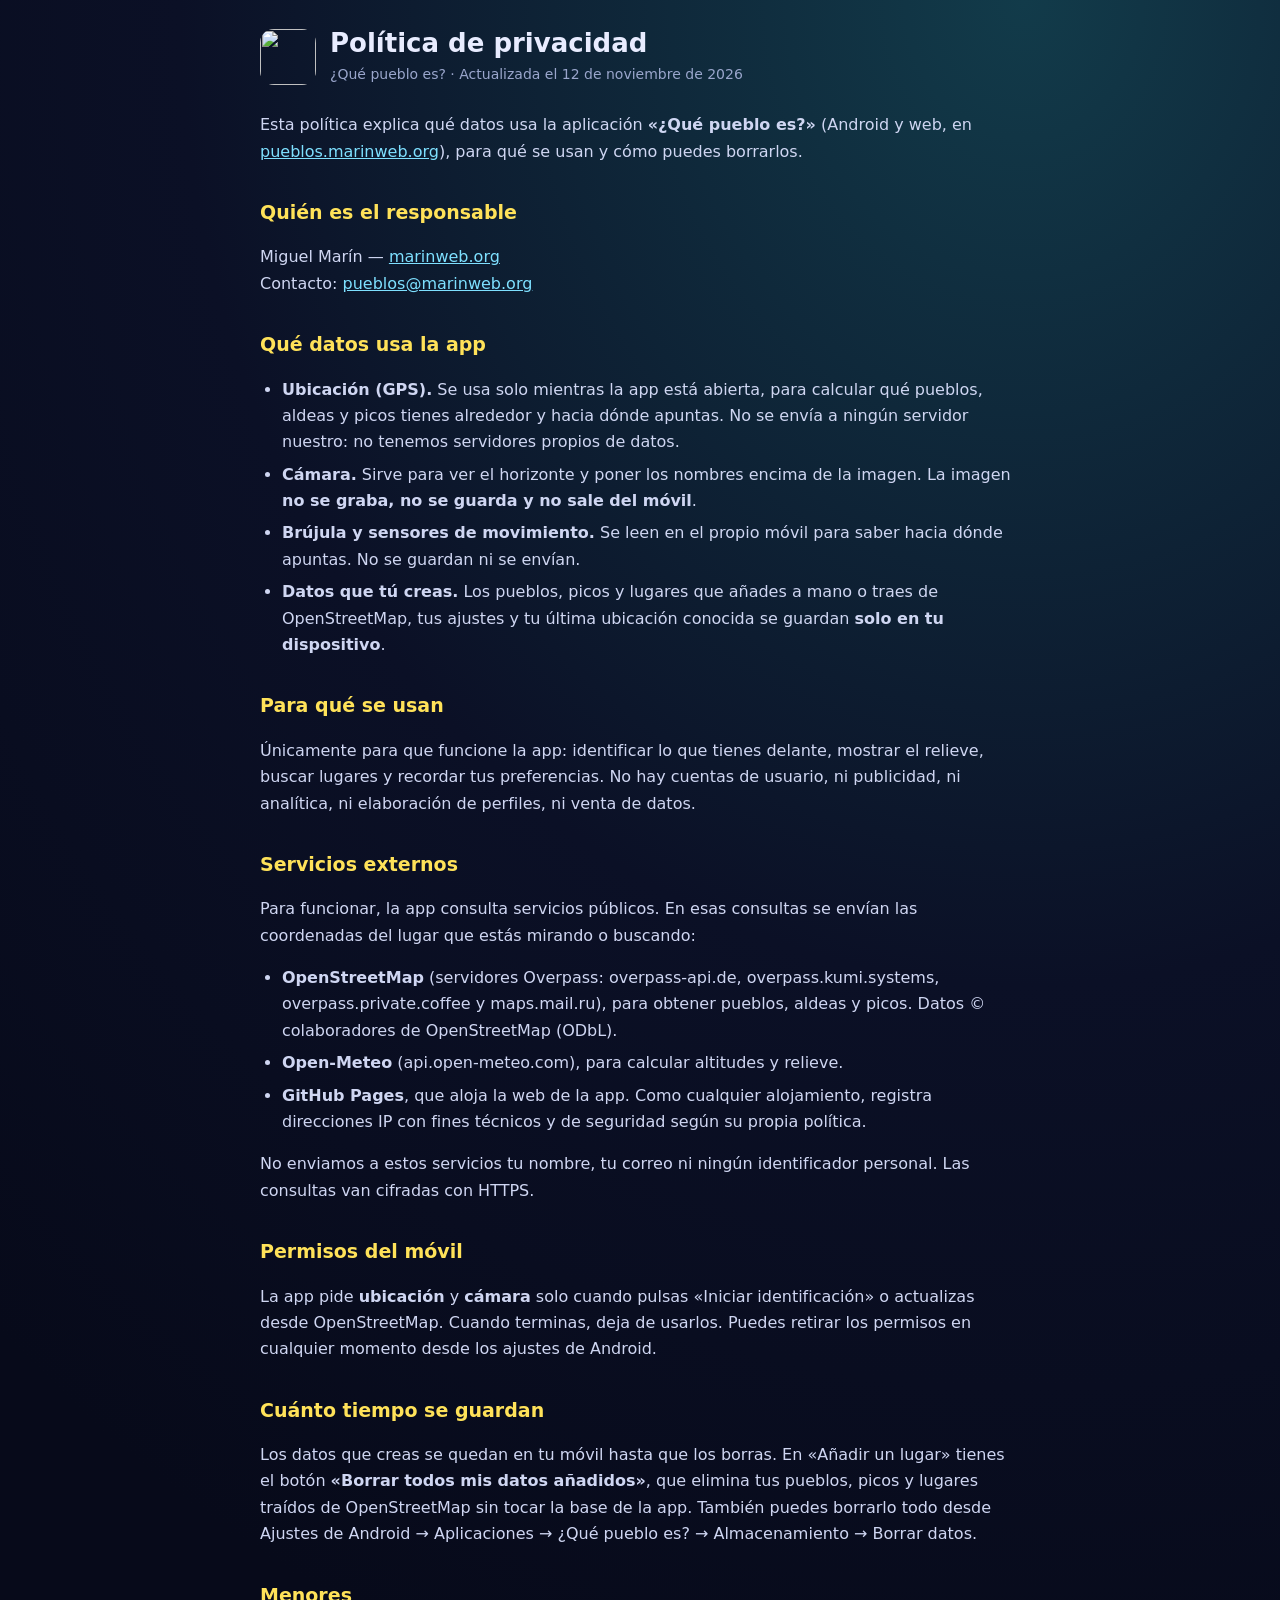
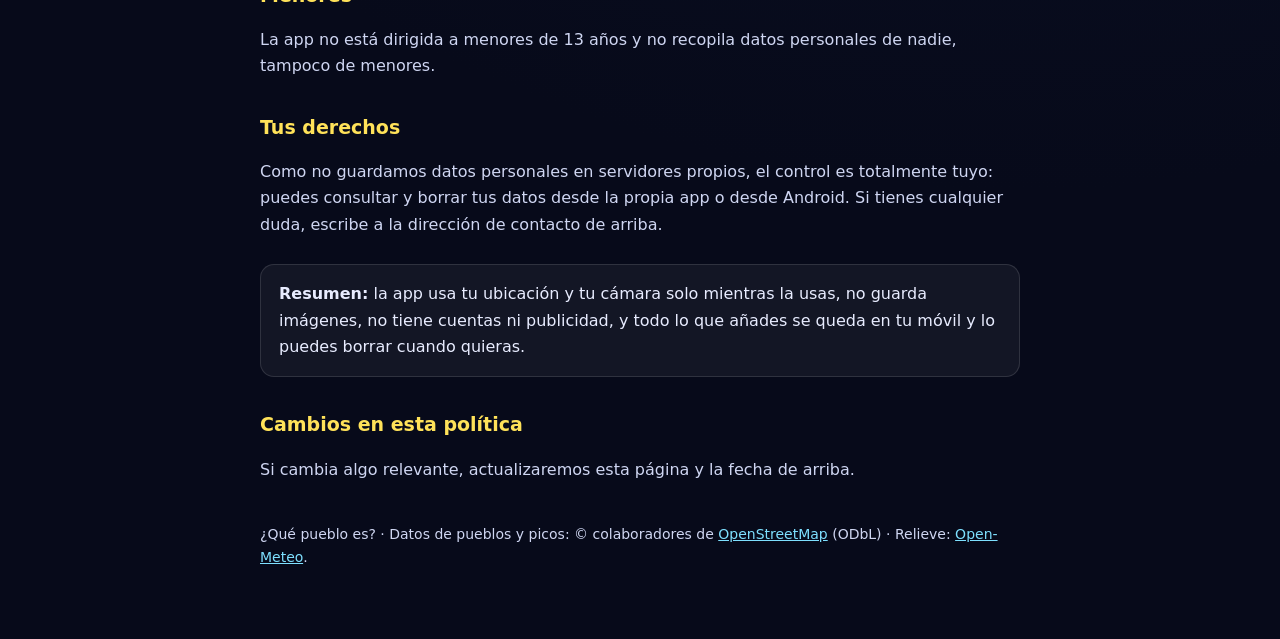
==== privacidad.html @ 2026a9a4 "v30: quita el borrado solo de OpenStreetMap y publica la politica de privacidad" ====
<!doctype html>
<html lang="es">
<head>
<meta charset="utf-8">
<meta name="viewport" content="width=device-width,initial-scale=1,viewport-fit=cover">
<title>Privacidad · ¿Qué pueblo es?</title>
<meta name="description" content="Política de privacidad de la app «¿Qué pueblo es?»: qué datos usa, para qué y cómo borrarlos.">
<meta name="theme-color" content="#0B1026">
<link rel="icon" href="icons/icon-192.png">
<style>
    :root { color-scheme: dark; }
    * { box-sizing: border-box; }
    body {
        margin: 0;
        background: radial-gradient(120% 80% at 80% 0%, #123b4a 0%, #0b1026 55%, #070a1a 100%);
        color: #e8ecff;
        font: 16px/1.65 system-ui, -apple-system, "Segoe UI", Roboto, sans-serif;
        padding: 28px 20px 56px;
    }
    main { max-width: 760px; margin: 0 auto; }
    header { display: flex; align-items: center; gap: 14px; margin-bottom: 26px; }
    header img { width: 56px; height: 56px; border-radius: 14px; }
    h1 { font-size: 26px; line-height: 1.2; margin: 0; }
    h2 { font-size: 19px; margin: 32px 0 8px; color: #ffe259; }
    p, li { color: #cfd6f2; }
    ul { padding-left: 22px; }
    li { margin: 6px 0; }
    a { color: #7ee0ff; }
    .fecha { color: #9aa6cc; font-size: 14px; margin: 4px 0 0; }
    .caja {
        margin-top: 26px; padding: 16px 18px; border-radius: 14px;
        background: rgba(255,255,255,.05); border: 1px solid rgba(255,255,255,.12);
    }
    footer { margin-top: 40px; color: #8d97ba; font-size: 14px; }
</style>
</head>
<body>
<main>
    <header>
        <img src="icons/icon-192.png" alt="">
        <div>
            <h1>Política de privacidad</h1>
            <p class="fecha">¿Qué pueblo es? · Actualizada el 12 de noviembre de 2026</p>
        </div>
    </header>

    <p>Esta política explica qué datos usa la aplicación <strong>«¿Qué pueblo es?»</strong>
    (Android y web, en <a href="https://pueblos.marinweb.org/">pueblos.marinweb.org</a>),
    para qué se usan y cómo puedes borrarlos.</p>

    <h2>Quién es el responsable</h2>
    <p>Miguel Marín — <a href="https://marinweb.org">marinweb.org</a><br>
    Contacto: <a href="mailto:pueblos@marinweb.org">pueblos@marinweb.org</a></p>

    <h2>Qué datos usa la app</h2>
    <ul>
        <li><strong>Ubicación (GPS).</strong> Se usa solo mientras la app está abierta, para
        calcular qué pueblos, aldeas y picos tienes alrededor y hacia dónde apuntas. No se
        envía a ningún servidor nuestro: no tenemos servidores propios de datos.</li>
        <li><strong>Cámara.</strong> Sirve para ver el horizonte y poner los nombres encima de
        la imagen. La imagen <strong>no se graba, no se guarda y no sale del móvil</strong>.</li>
        <li><strong>Brújula y sensores de movimiento.</strong> Se leen en el propio móvil para
        saber hacia dónde apuntas. No se guardan ni se envían.</li>
        <li><strong>Datos que tú creas.</strong> Los pueblos, picos y lugares que añades a mano
        o traes de OpenStreetMap, tus ajustes y tu última ubicación conocida se guardan
        <strong>solo en tu dispositivo</strong>.</li>
    </ul>

    <h2>Para qué se usan</h2>
    <p>Únicamente para que funcione la app: identificar lo que tienes delante, mostrar el
    relieve, buscar lugares y recordar tus preferencias. No hay cuentas de usuario, ni
    publicidad, ni analítica, ni elaboración de perfiles, ni venta de datos.</p>

    <h2>Servicios externos</h2>
    <p>Para funcionar, la app consulta servicios públicos. En esas consultas se envían las
    coordenadas del lugar que estás mirando o buscando:</p>
    <ul>
        <li><strong>OpenStreetMap</strong> (servidores Overpass: overpass-api.de,
        overpass.kumi.systems, overpass.private.coffee y maps.mail.ru), para obtener pueblos,
        aldeas y picos. Datos © colaboradores de OpenStreetMap (ODbL).</li>
        <li><strong>Open-Meteo</strong> (api.open-meteo.com), para calcular altitudes y
        relieve.</li>
        <li><strong>GitHub Pages</strong>, que aloja la web de la app. Como cualquier
        alojamiento, registra direcciones IP con fines técnicos y de seguridad según su
        propia política.</li>
    </ul>
    <p>No enviamos a estos servicios tu nombre, tu correo ni ningún identificador personal.
    Las consultas van cifradas con HTTPS.</p>

    <h2>Permisos del móvil</h2>
    <p>La app pide <strong>ubicación</strong> y <strong>cámara</strong> solo cuando pulsas
    «Iniciar identificación» o actualizas desde OpenStreetMap. Cuando terminas, deja de
    usarlos. Puedes retirar los permisos en cualquier momento desde los ajustes de Android.</p>

    <h2>Cuánto tiempo se guardan</h2>
    <p>Los datos que creas se quedan en tu móvil hasta que los borras. En «Añadir un lugar»
    tienes el botón <strong>«Borrar todos mis datos añadidos»</strong>, que elimina tus pueblos,
    picos y lugares traídos de OpenStreetMap sin tocar la base de la app. También puedes
    borrarlo todo desde Ajustes de Android → Aplicaciones → ¿Qué pueblo es? → Almacenamiento →
    Borrar datos.</p>

    <h2>Menores</h2>
    <p>La app no está dirigida a menores de 13 años y no recopila datos personales de nadie,
    tampoco de menores.</p>

    <h2>Tus derechos</h2>
    <p>Como no guardamos datos personales en servidores propios, el control es totalmente
    tuyo: puedes consultar y borrar tus datos desde la propia app o desde Android. Si tienes
    cualquier duda, escribe a la dirección de contacto de arriba.</p>

    <div class="caja">
        <strong>Resumen:</strong> la app usa tu ubicación y tu cámara solo mientras la usas,
        no guarda imágenes, no tiene cuentas ni publicidad, y todo lo que añades se queda en tu
        móvil y lo puedes borrar cuando quieras.
    </div>

    <h2>Cambios en esta política</h2>
    <p>Si cambia algo relevante, actualizaremos esta página y la fecha de arriba.</p>

    <footer>
        <p>¿Qué pueblo es? · Datos de pueblos y picos: © colaboradores de
        <a href="https://www.openstreetmap.org/copyright">OpenStreetMap</a> (ODbL) ·
        Relieve: <a href="https://open-meteo.com/">Open-Meteo</a>.</p>
    </footer>
</main>
</body>
</html>
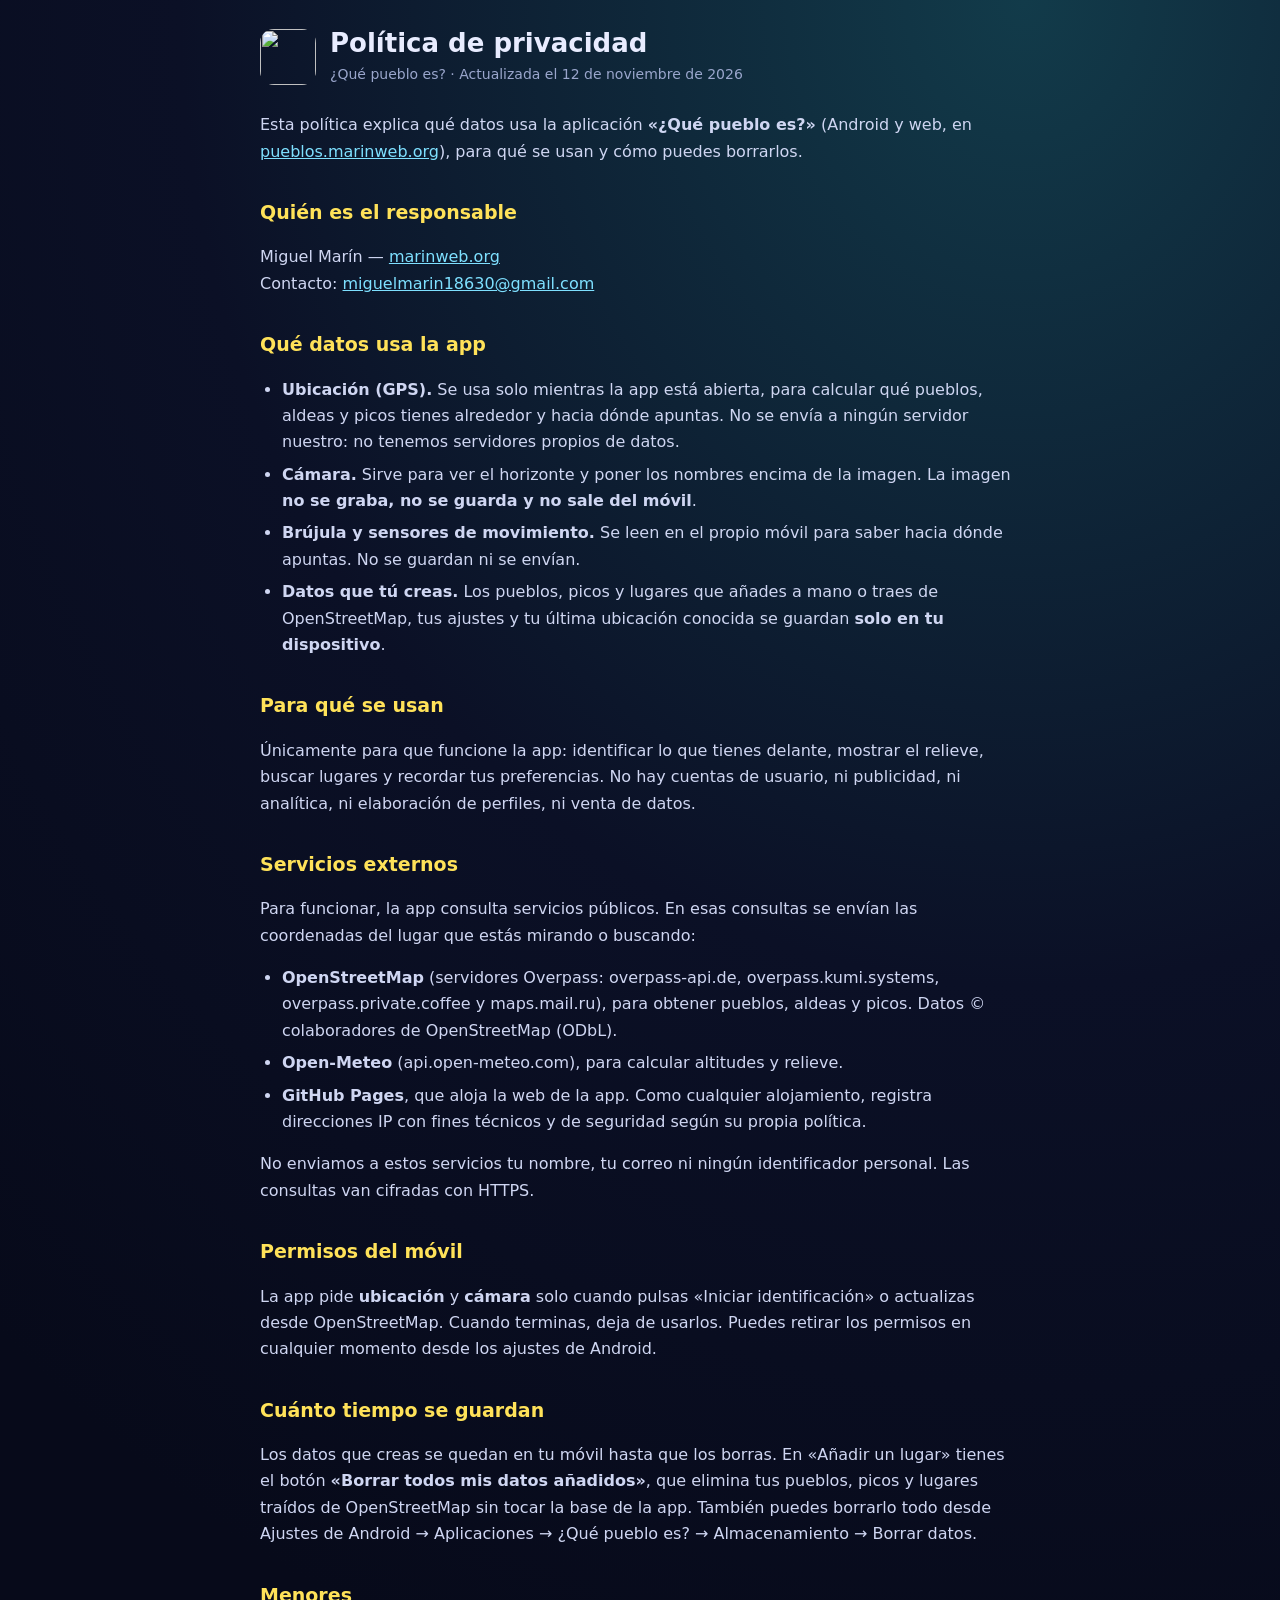
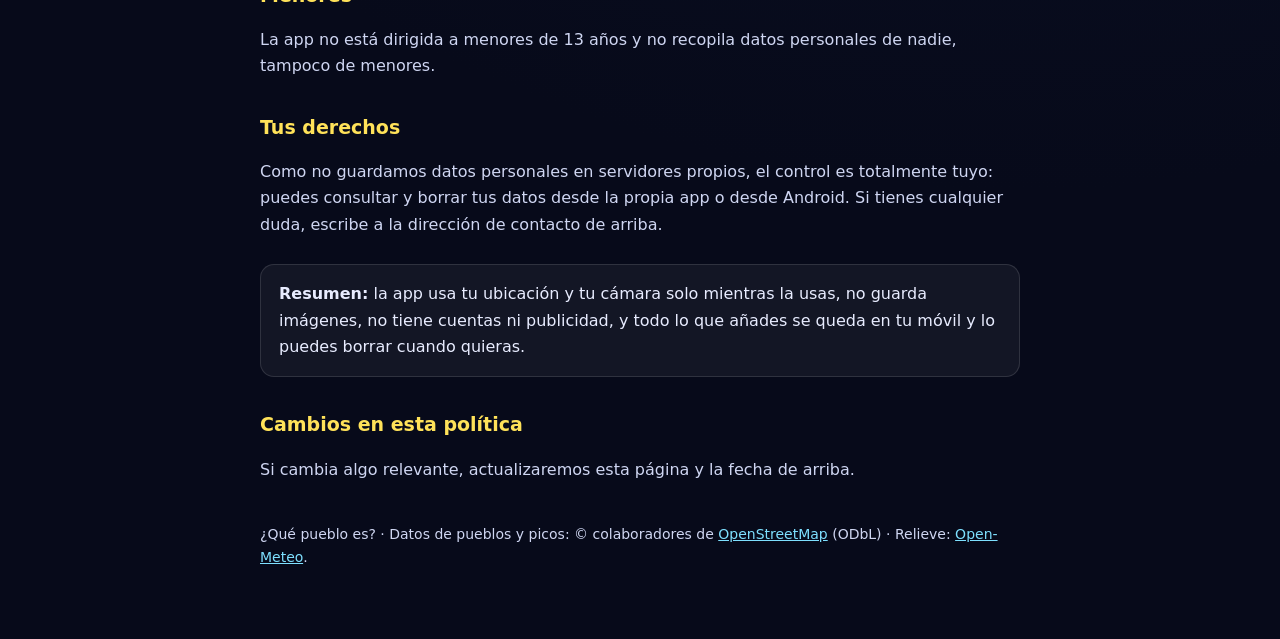
==== commit be63e0f0: "privacidad: correo de contacto miguelmarin18630@gmail.com" ====
--- a/privacidad.html
+++ b/privacidad.html
@@ -50,7 +50,7 @@
 
     <h2>Quién es el responsable</h2>
     <p>Miguel Marín — <a href="https://marinweb.org">marinweb.org</a><br>
-    Contacto: <a href="mailto:pueblos@marinweb.org">pueblos@marinweb.org</a></p>
+    Contacto: <a href="mailto:miguelmarin18630@gmail.com">miguelmarin18630@gmail.com</a></p>
 
     <h2>Qué datos usa la app</h2>
     <ul>
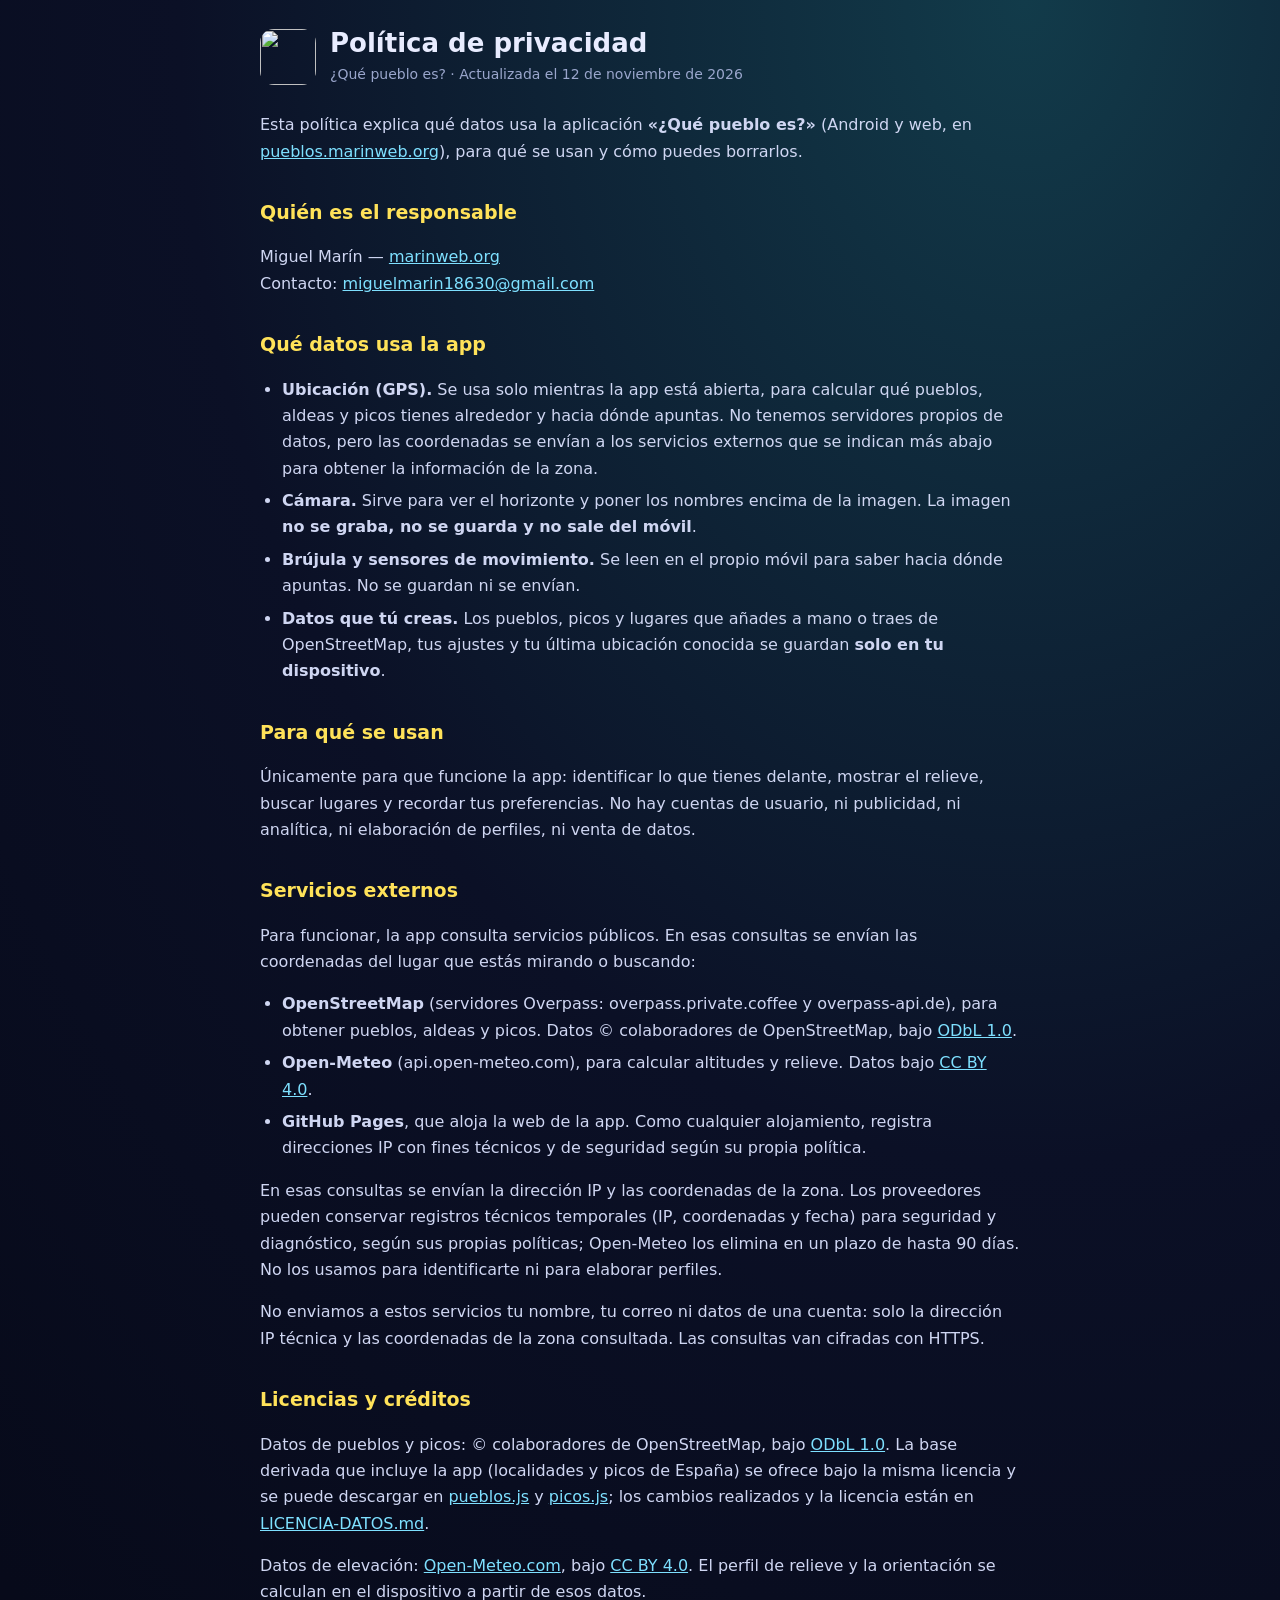
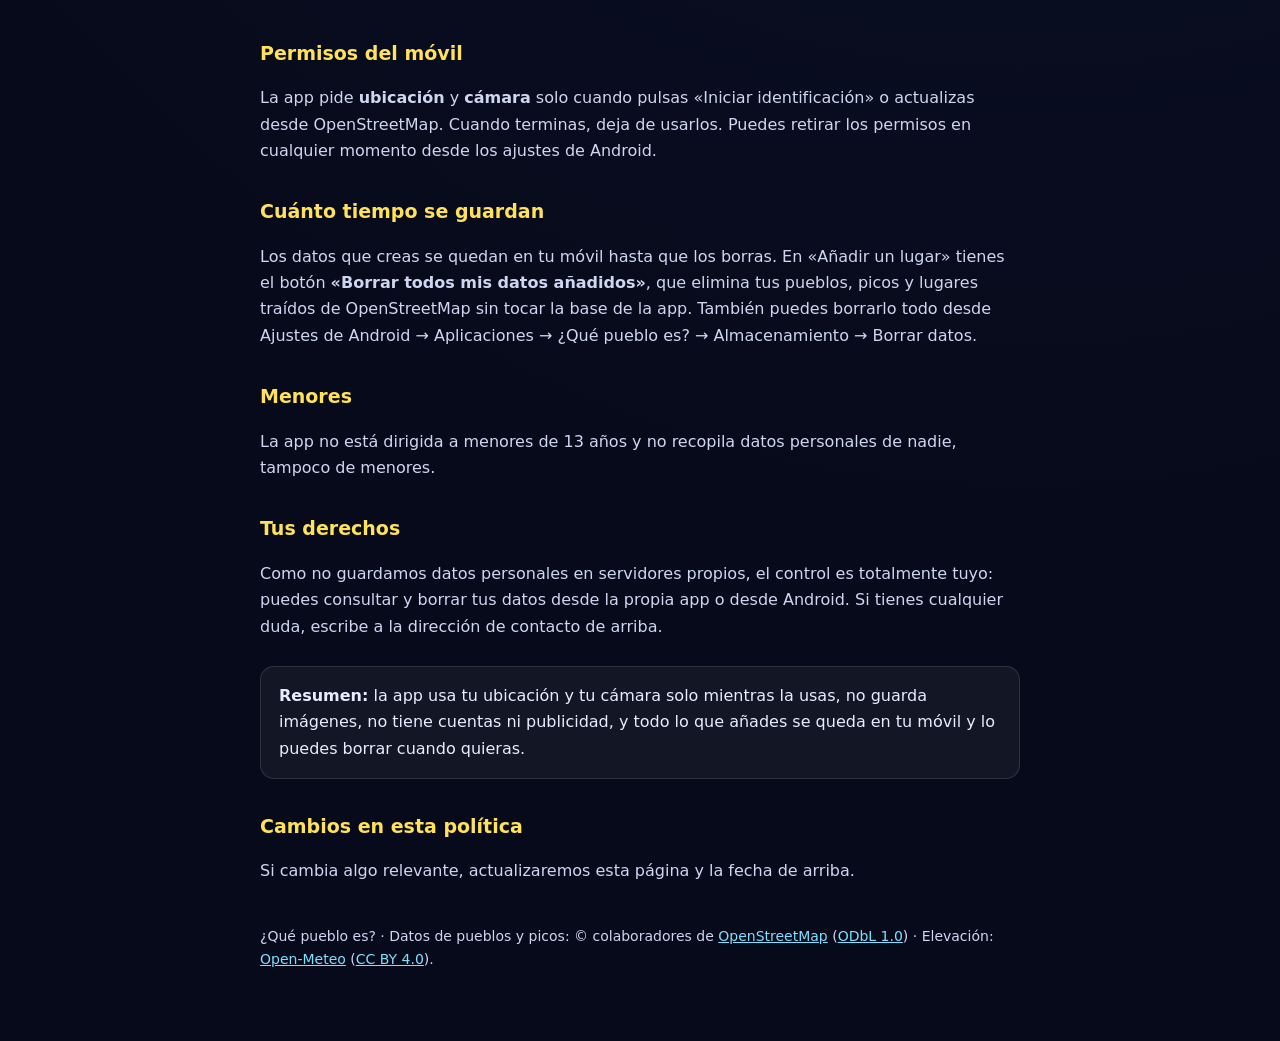
==== commit 2df0db73: "v33: atribucion OSM/Open-Meteo, licencia de datos y Overpass secuencial sin maps.mail.ru" ====
--- a/privacidad.html
+++ b/privacidad.html
@@ -55,8 +55,9 @@
     <h2>Qué datos usa la app</h2>
     <ul>
         <li><strong>Ubicación (GPS).</strong> Se usa solo mientras la app está abierta, para
-        calcular qué pueblos, aldeas y picos tienes alrededor y hacia dónde apuntas. No se
-        envía a ningún servidor nuestro: no tenemos servidores propios de datos.</li>
+        calcular qué pueblos, aldeas y picos tienes alrededor y hacia dónde apuntas. No
+        tenemos servidores propios de datos, pero las coordenadas se envían a los servicios
+        externos que se indican más abajo para obtener la información de la zona.</li>
         <li><strong>Cámara.</strong> Sirve para ver el horizonte y poner los nombres encima de
         la imagen. La imagen <strong>no se graba, no se guarda y no sale del móvil</strong>.</li>
         <li><strong>Brújula y sensores de movimiento.</strong> Se leen en el propio móvil para
@@ -75,17 +76,33 @@
     <p>Para funcionar, la app consulta servicios públicos. En esas consultas se envían las
     coordenadas del lugar que estás mirando o buscando:</p>
     <ul>
-        <li><strong>OpenStreetMap</strong> (servidores Overpass: overpass-api.de,
-        overpass.kumi.systems, overpass.private.coffee y maps.mail.ru), para obtener pueblos,
-        aldeas y picos. Datos © colaboradores de OpenStreetMap (ODbL).</li>
+        <li><strong>OpenStreetMap</strong> (servidores Overpass: overpass.private.coffee y
+        overpass-api.de), para obtener pueblos, aldeas y picos. Datos © colaboradores de
+        OpenStreetMap, bajo <a href="https://opendatacommons.org/licenses/odbl/1-0/">ODbL 1.0</a>.</li>
         <li><strong>Open-Meteo</strong> (api.open-meteo.com), para calcular altitudes y
-        relieve.</li>
+        relieve. Datos bajo <a href="https://creativecommons.org/licenses/by/4.0/">CC BY 4.0</a>.</li>
         <li><strong>GitHub Pages</strong>, que aloja la web de la app. Como cualquier
         alojamiento, registra direcciones IP con fines técnicos y de seguridad según su
         propia política.</li>
     </ul>
-    <p>No enviamos a estos servicios tu nombre, tu correo ni ningún identificador personal.
-    Las consultas van cifradas con HTTPS.</p>
+    <p>En esas consultas se envían la dirección IP y las coordenadas de la zona. Los
+    proveedores pueden conservar registros técnicos temporales (IP, coordenadas y fecha)
+    para seguridad y diagnóstico, según sus propias políticas; Open-Meteo los elimina en un
+    plazo de hasta 90 días. No los usamos para identificarte ni para elaborar perfiles.</p>
+    <p>No enviamos a estos servicios tu nombre, tu correo ni datos de una cuenta: solo la
+    dirección IP técnica y las coordenadas de la zona consultada. Las consultas van cifradas
+    con HTTPS.</p>
+
+    <h2>Licencias y créditos</h2>
+    <p>Datos de pueblos y picos: © colaboradores de OpenStreetMap, bajo
+    <a href="https://opendatacommons.org/licenses/odbl/1-0/">ODbL 1.0</a>. La base derivada
+    que incluye la app (localidades y picos de España) se ofrece bajo la misma licencia y se
+    puede descargar en <a href="data/pueblos.js">pueblos.js</a> y
+    <a href="data/picos.js">picos.js</a>; los cambios realizados y la licencia están en
+    <a href="data/LICENCIA-DATOS.md">LICENCIA-DATOS.md</a>.</p>
+    <p>Datos de elevación: <a href="https://open-meteo.com/">Open-Meteo.com</a>, bajo
+    <a href="https://creativecommons.org/licenses/by/4.0/">CC BY 4.0</a>. El perfil de
+    relieve y la orientación se calculan en el dispositivo a partir de esos datos.</p>
 
     <h2>Permisos del móvil</h2>
     <p>La app pide <strong>ubicación</strong> y <strong>cámara</strong> solo cuando pulsas
@@ -119,8 +136,10 @@
 
     <footer>
         <p>¿Qué pueblo es? · Datos de pueblos y picos: © colaboradores de
-        <a href="https://www.openstreetmap.org/copyright">OpenStreetMap</a> (ODbL) ·
-        Relieve: <a href="https://open-meteo.com/">Open-Meteo</a>.</p>
+        <a href="https://www.openstreetmap.org/copyright">OpenStreetMap</a>
+        (<a href="https://opendatacommons.org/licenses/odbl/1-0/">ODbL 1.0</a>) ·
+        Elevación: <a href="https://open-meteo.com/">Open-Meteo</a>
+        (<a href="https://creativecommons.org/licenses/by/4.0/">CC BY 4.0</a>).</p>
     </footer>
 </main>
 </body>
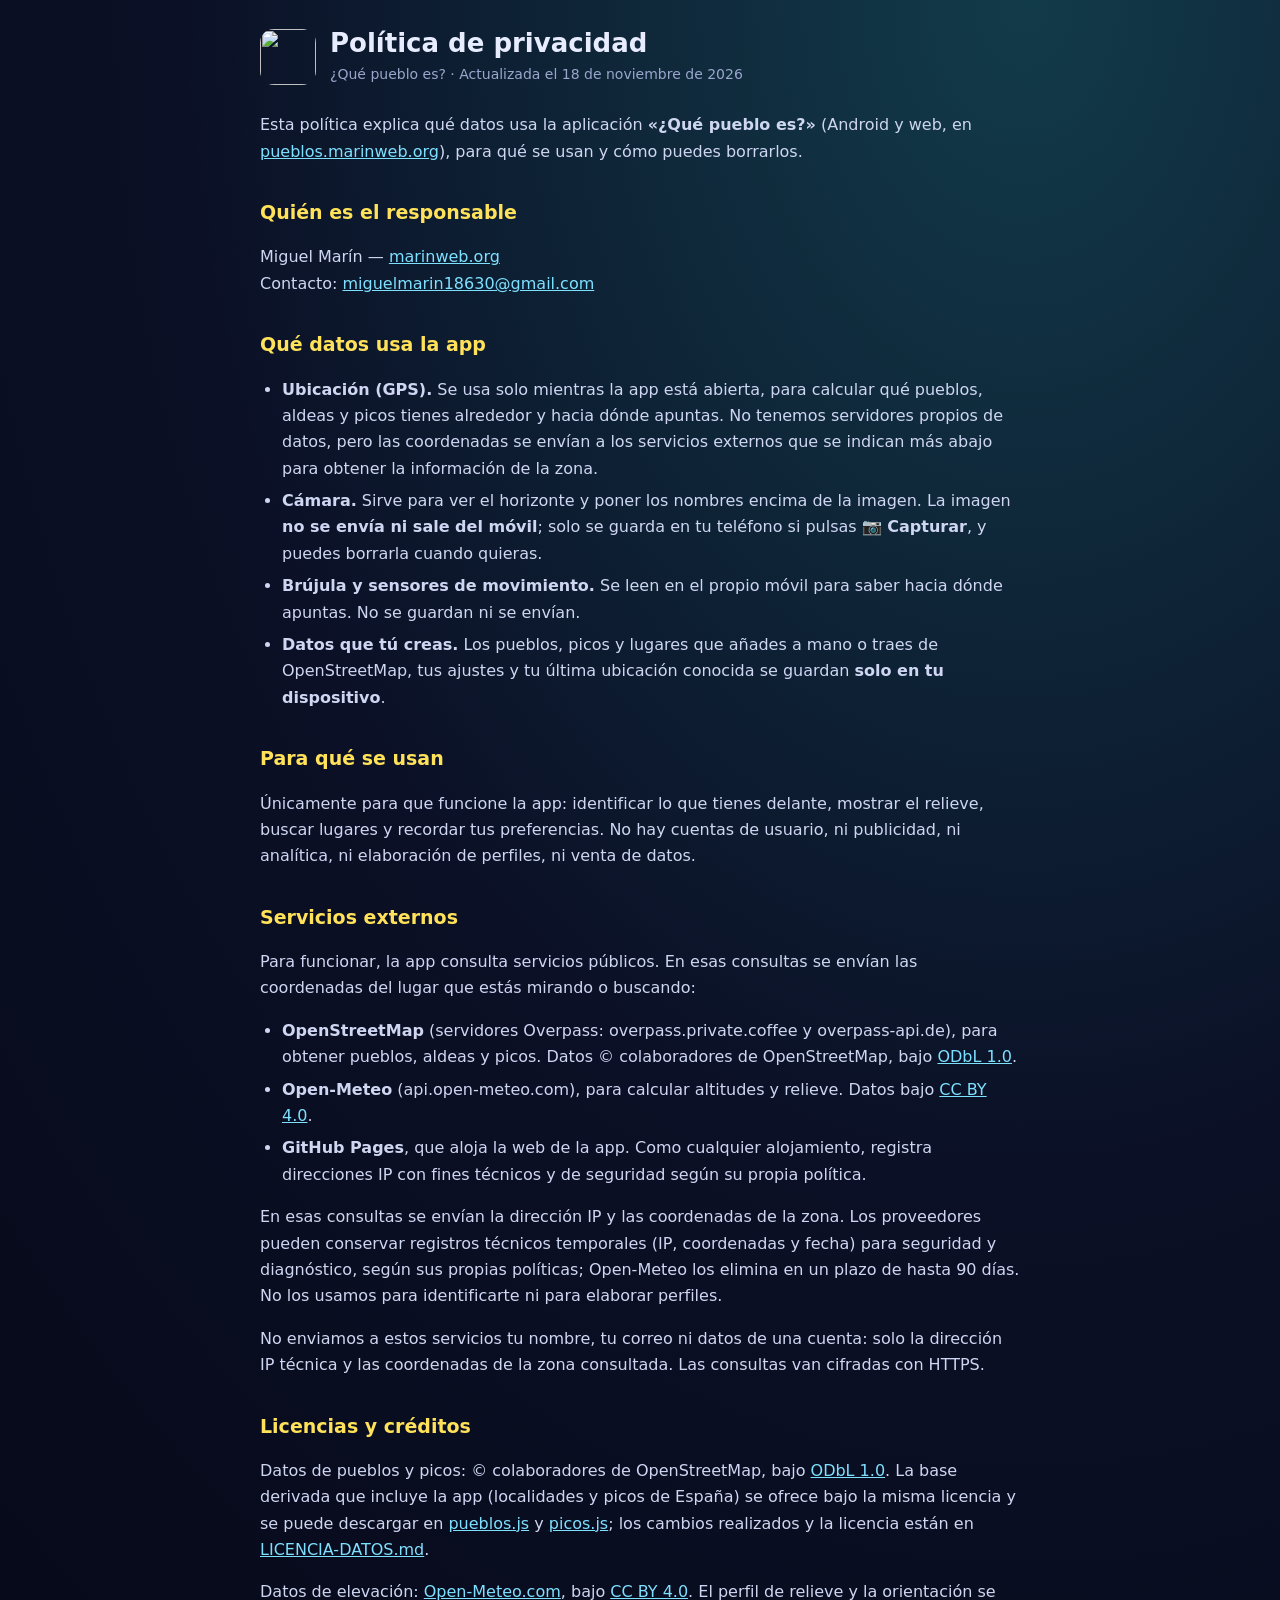
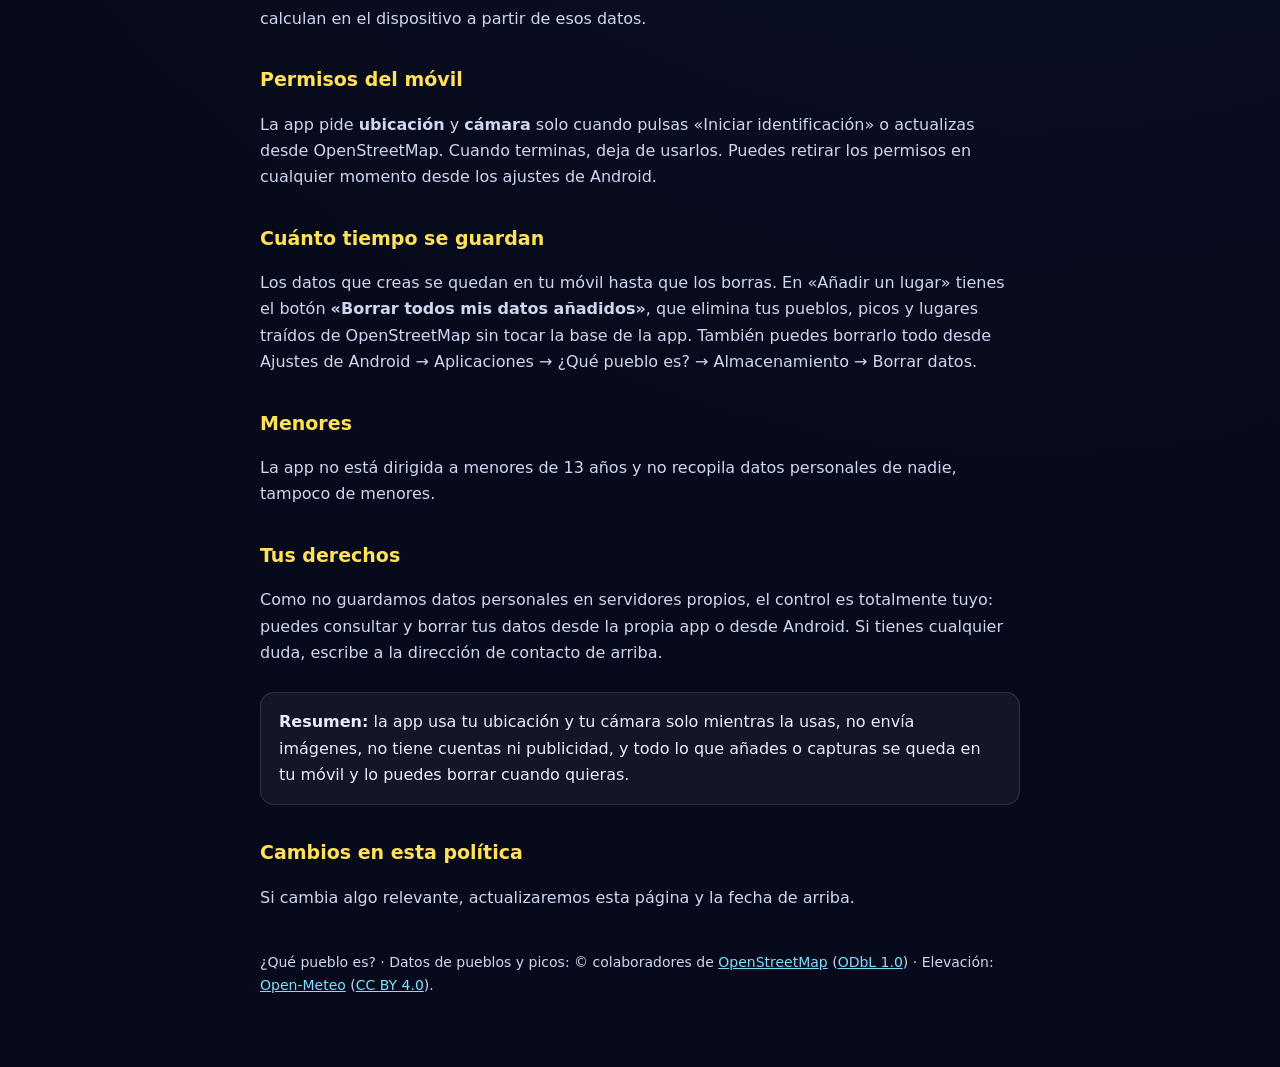
==== commit d5371e34: "v65: capturar guarda en la galeria sin dialogos (puente Android) y version completa" ====
--- a/privacidad.html
+++ b/privacidad.html
@@ -40,7 +40,7 @@
         <img src="icons/icon-192.png" alt="">
         <div>
             <h1>Política de privacidad</h1>
-            <p class="fecha">¿Qué pueblo es? · Actualizada el 12 de noviembre de 2026</p>
+            <p class="fecha">¿Qué pueblo es? · Actualizada el 18 de noviembre de 2026</p>
         </div>
     </header>
 
@@ -59,7 +59,7 @@
         tenemos servidores propios de datos, pero las coordenadas se envían a los servicios
         externos que se indican más abajo para obtener la información de la zona.</li>
         <li><strong>Cámara.</strong> Sirve para ver el horizonte y poner los nombres encima de
-        la imagen. La imagen <strong>no se graba, no se guarda y no sale del móvil</strong>.</li>
+        la imagen. La imagen <strong>no se envía ni sale del móvil</strong>; solo se guarda en tu teléfono si pulsas <strong>📷 Capturar</strong>, y puedes borrarla cuando quieras.</li>
         <li><strong>Brújula y sensores de movimiento.</strong> Se leen en el propio móvil para
         saber hacia dónde apuntas. No se guardan ni se envían.</li>
         <li><strong>Datos que tú creas.</strong> Los pueblos, picos y lugares que añades a mano
@@ -127,8 +127,8 @@
 
     <div class="caja">
         <strong>Resumen:</strong> la app usa tu ubicación y tu cámara solo mientras la usas,
-        no guarda imágenes, no tiene cuentas ni publicidad, y todo lo que añades se queda en tu
-        móvil y lo puedes borrar cuando quieras.
+        no envía imágenes, no tiene cuentas ni publicidad, y todo lo que añades o capturas se queda
+        en tu móvil y lo puedes borrar cuando quieras.
     </div>
 
     <h2>Cambios en esta política</h2>
